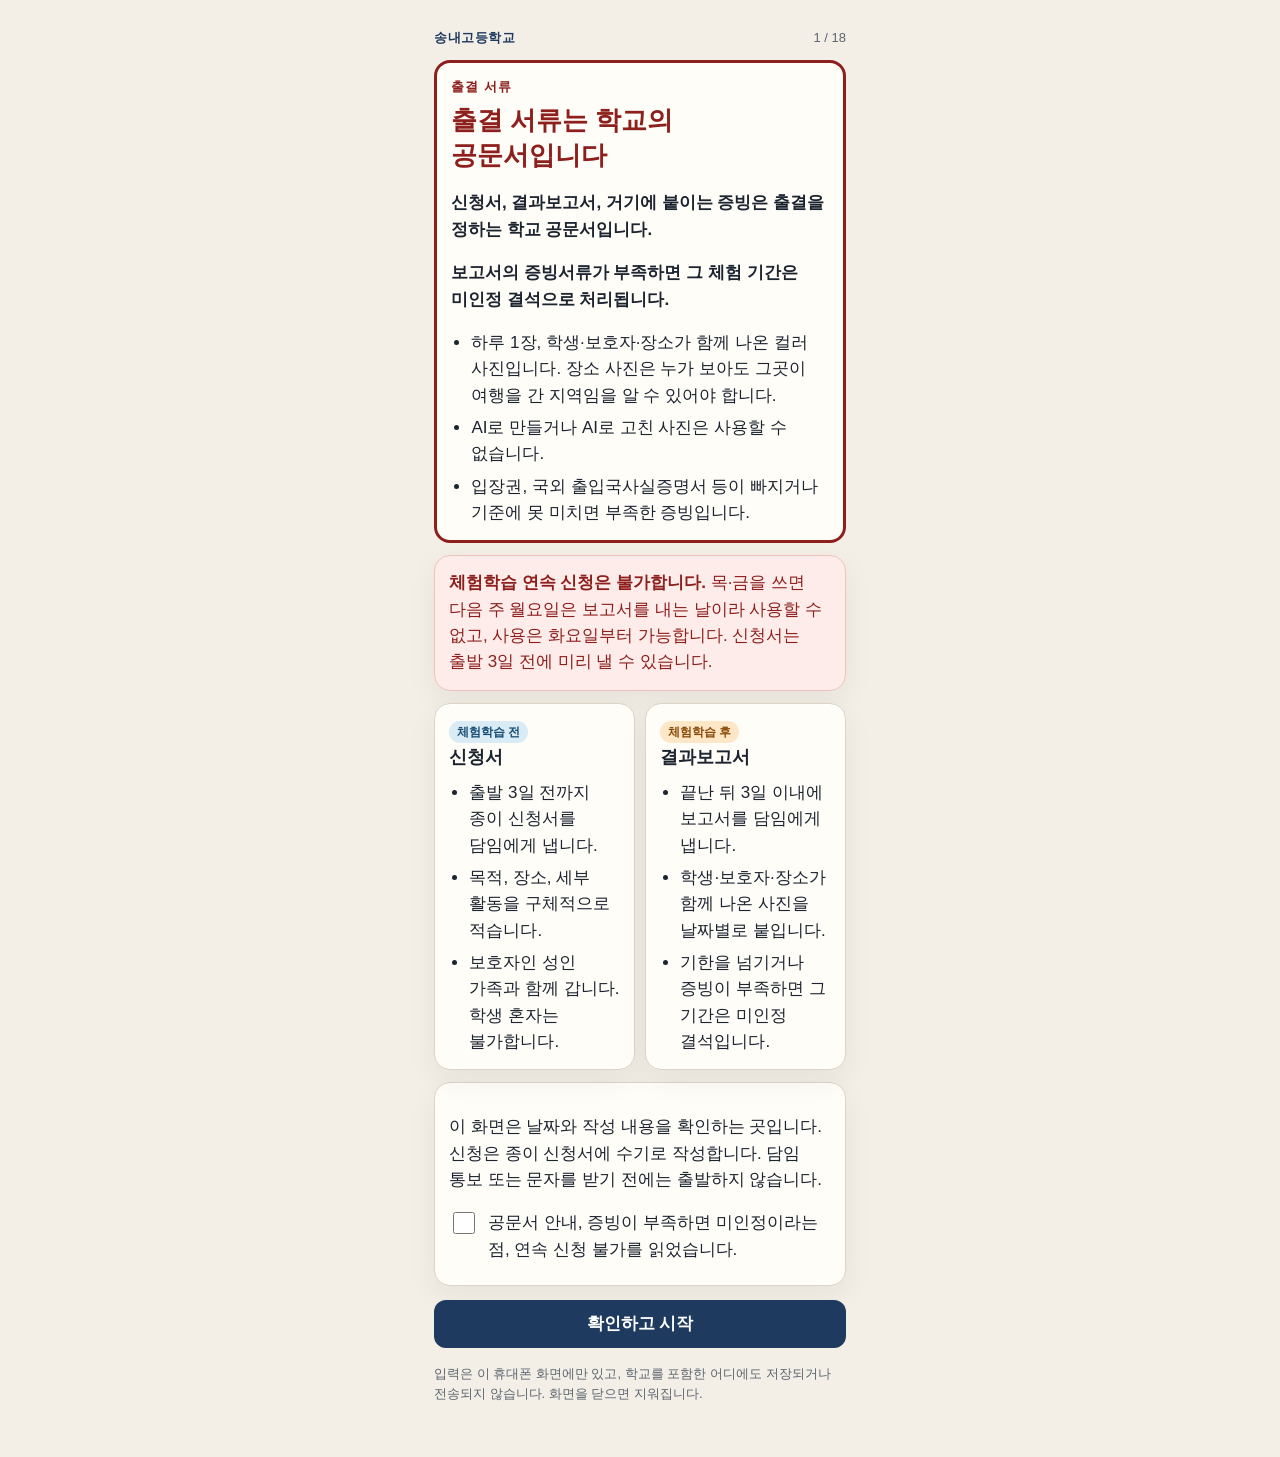
==== index.html @ 452d55e2 "학생 휴대폰에서 컴퓨터 없이 열 수 있도록 신청 확인 화면을 올립니다. Co-authored-by: Cursor <cursoragent@cursor.com>" ====
<!DOCTYPE html>
<html lang="ko">
<head>
  <meta charset="utf-8">
  <meta name="viewport" content="width=device-width, initial-scale=1">
  <meta name="robots" content="noindex">
  <title>교외체험학습 신청 확인</title>
  <link rel="stylesheet" href="styles.css">
</head>
<body>
  <main id="app">
    <p>화면을 준비하고 있습니다.</p>
  </main>
  <noscript>이 확인 화면은 자바스크립트가 필요합니다. 입력은 서버로 보내지 않습니다.</noscript>
  <script src="rules.js"></script>
  <script src="dates.js"></script>
  <script src="app.js"></script>
</body>
</html>
---- styles.css ----
:root {
  --ink: #1c2430;
  --muted: #5c6570;
  --paper: #f3efe6;
  --card: #fffdf8;
  --line: #ddd4c6;
  --navy: #1e3a5f;
  --navy-soft: #e7eef6;
  --red: #8d1f1c;
  --red-soft: #fdecea;
  --ok: #0f6b45;
  --ok-soft: #e5f4ec;
  --holiday: #8d1f1c;
  --shadow: 0 10px 30px rgba(28, 36, 48, 0.06);
}

* { box-sizing: border-box; }

body {
  margin: 0;
  background: var(--paper);
  color: var(--ink);
  font-family: "Malgun Gothic", "Apple SD Gothic Neo", "Noto Sans KR", sans-serif;
  font-size: 17px;
  line-height: 1.55;
  display: flex;
  justify-content: center;
  word-break: keep-all;
}

button, input, textarea { font: inherit; color: inherit; }

#app {
  width: min(440px, 100%);
  padding: 16px 14px 40px;
}

.top {
  display: flex;
  justify-content: space-between;
  gap: 12px;
  align-items: baseline;
  margin-bottom: 12px;
}

.school { margin: 0; font-size: 13px; letter-spacing: 0.04em; color: var(--navy); font-weight: 700; }
.progress { margin: 0; font-size: 13px; color: var(--muted); }

h1 { font-size: 26px; line-height: 1.35; margin: 0 0 12px; }
h2 { font-size: 18px; margin: 18px 0 8px; }

.card, .official, .banner, .choice, .copy-block {
  background: var(--card);
  border: 1px solid var(--line);
  border-radius: 16px;
  padding: 14px;
  margin: 0 0 12px;
  box-shadow: var(--shadow);
}

.official {
  border: 3px solid var(--red);
  box-shadow: none;
}

.kicker {
  margin: 0 0 6px;
  color: var(--red);
  font-weight: 800;
  letter-spacing: 0.08em;
  font-size: 13px;
}

.official h1 { color: var(--red); }

.banner-no { background: var(--red-soft); border-color: #f0c2be; color: var(--red); }
.banner-ok { background: var(--ok-soft); border-color: #b7dfc8; color: var(--ok); }
.banner-info { background: #f7f1e4; border-color: #e6d7b8; }

.banner strong, .official strong { font-weight: 800; }

ul, ol { margin: 8px 0 0; padding-left: 1.2em; }
li + li { margin-top: 6px; }

.pair { display: grid; gap: 10px; }
.pair h2 { margin-top: 0; }

.tag {
  display: inline-block;
  border-radius: 999px;
  padding: 2px 8px;
  font-size: 12px;
  font-weight: 800;
}
.tag-before { background: #d9ebf5; color: #164e75; }
.tag-after { background: #fde7c7; color: #8a4b08; }

.check, .radio {
  display: flex;
  gap: 10px;
  align-items: flex-start;
  margin: 8px 0;
}

.check input, .radio input {
  width: 22px;
  height: 22px;
  margin-top: 2px;
  flex: 0 0 auto;
}

label span { display: block; }

.actions {
  display: flex;
  gap: 8px;
  margin-top: 14px;
}

button {
  appearance: none;
  border: 0;
  border-radius: 12px;
  min-height: 48px;
  padding: 10px 14px;
  background: var(--navy);
  color: white;
  font-weight: 700;
  cursor: pointer;
}

button.secondary { background: white; color: var(--navy); border: 1px solid var(--navy); }
button.ghost { background: transparent; color: var(--muted); border: 1px solid var(--line); }
button:disabled { opacity: 0.45; cursor: not-allowed; }
.actions button { flex: 1; }

.field { display: block; margin: 0 0 12px; font-weight: 700; }
.field input, .field textarea, .field select {
  display: block;
  width: 100%;
  margin-top: 6px;
  padding: 12px;
  border-radius: 12px;
  border: 1px solid var(--line);
  background: white;
  font-weight: 400;
}

.field textarea { min-height: 140px; resize: vertical; }

.help { color: var(--muted); font-size: 15px; margin: 0 0 10px; }

.cal-head {
  display: flex;
  justify-content: space-between;
  align-items: center;
  margin-bottom: 8px;
}

.cal-head h2 { margin: 0; }
.cal-head button { min-height: 44px; min-width: 44px; padding: 0 12px; }

.week, .days { display: grid; grid-template-columns: repeat(7, 1fr); gap: 4px; }
.week span { text-align: center; font-size: 12px; color: var(--muted); font-weight: 700; }
.week span:first-child, .week span:last-child { color: var(--holiday); }

.days button {
  min-height: 44px;
  padding: 0;
  background: white;
  color: var(--ink);
  border: 1px solid var(--line);
  border-radius: 10px;
  font-weight: 700;
}

.days button.is-weekend { color: var(--holiday); }
.days button.is-holiday { background: #fff4f2; color: var(--holiday); }
.days button.is-range { background: var(--navy-soft); border-color: #c5d5e8; }
.days button.is-selected { background: var(--navy); color: white; border-color: var(--navy); }
.days button.is-today { outline: 2px solid var(--ok); }
.days button.is-blocked { text-decoration: line-through; }

.legend { display: flex; flex-wrap: wrap; gap: 8px 12px; font-size: 13px; color: var(--muted); margin-top: 8px; }
.swatch { display: inline-block; width: 12px; height: 12px; border-radius: 3px; margin-right: 4px; vertical-align: -1px; border: 1px solid var(--line); }
.swatch.school { background: white; }
.swatch.rest { background: #fff4f2; }
.swatch.pick { background: var(--navy); }

.summary { font-weight: 700; }
.copy-block dt { font-size: 13px; color: var(--muted); margin-top: 10px; }
.copy-block dd { margin: 2px 0 0; font-weight: 700; white-space: pre-wrap; }

.footer-note { font-size: 13px; color: var(--muted); margin-top: 16px; }

.choice button { width: 100%; margin-top: 8px; background: white; color: var(--ink); border: 1px solid var(--line); }
.choice button[aria-pressed="true"] { background: var(--navy); color: white; border-color: var(--navy); }

.period + .period { margin-top: 12px; }

@media (min-width: 760px) {
  #app { max-width: 860px; padding-top: 28px; }
  .pair { grid-template-columns: 1fr 1fr; }
}
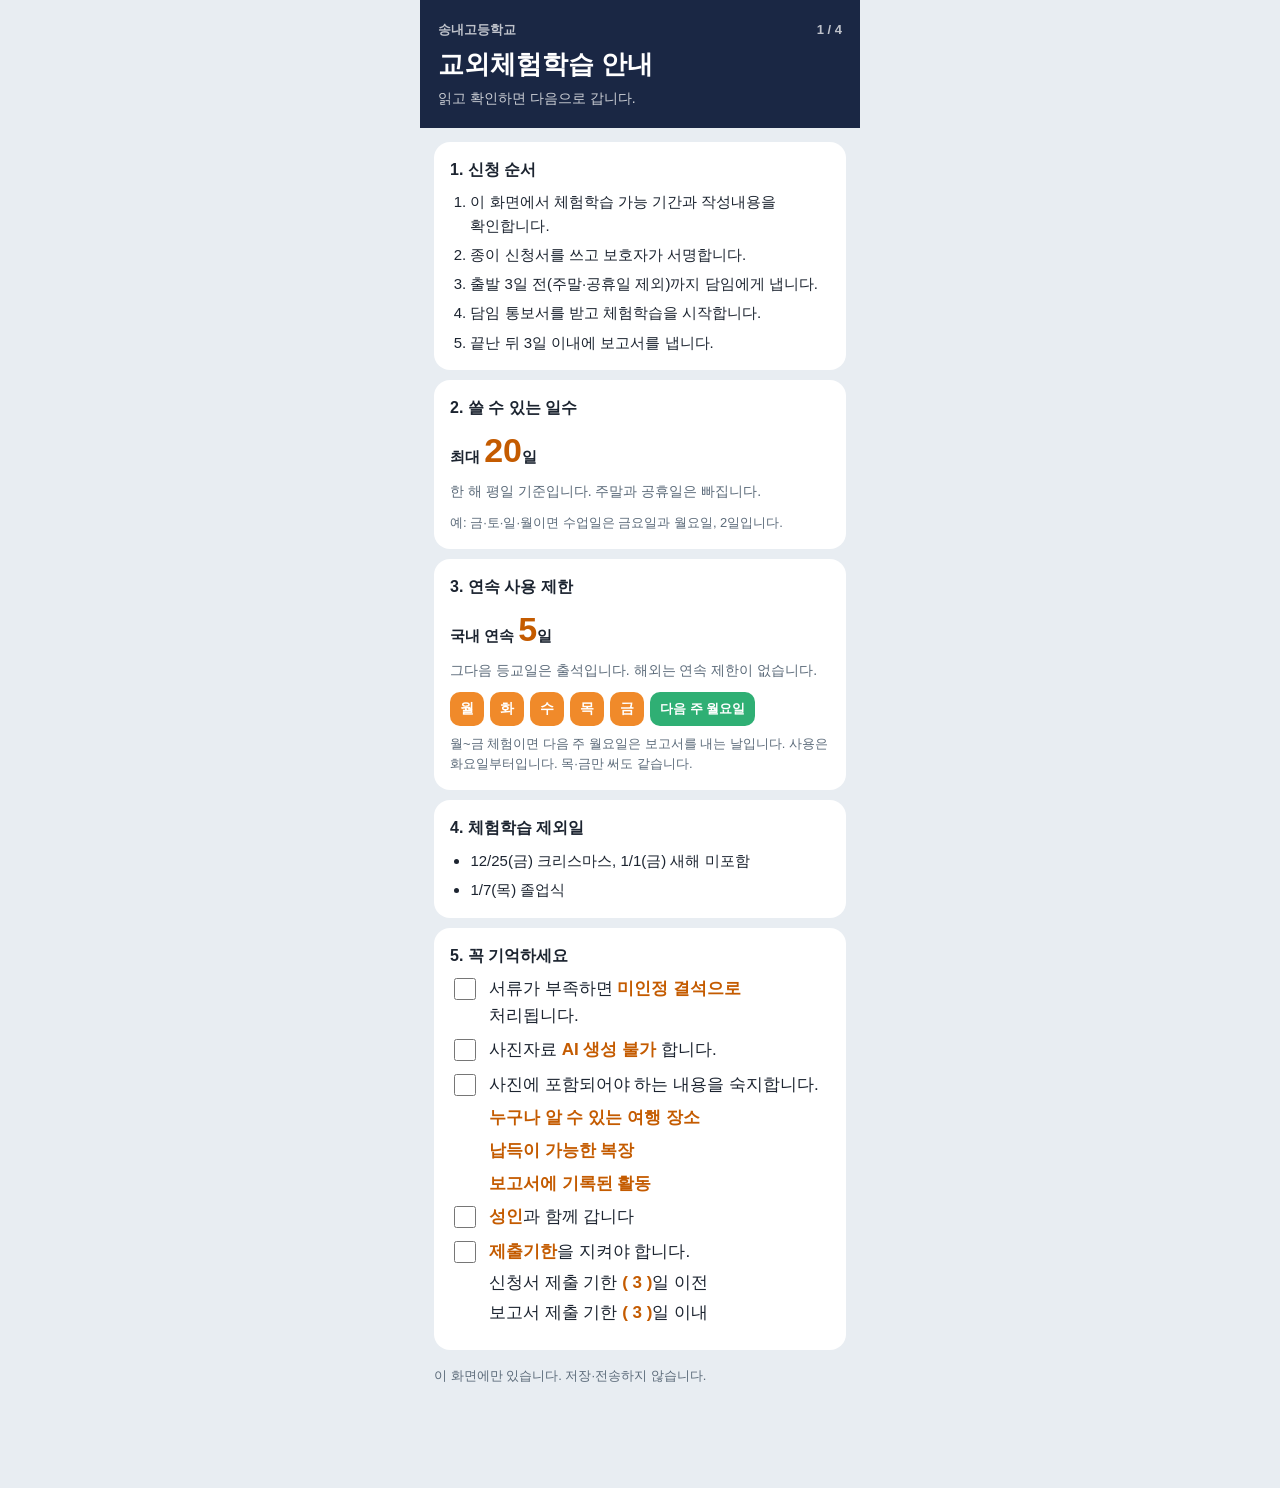
==== commit b6085455: "학교장허가체험학습 신청 도우미를 현재 화면과 규칙으로 맞추고, 게시용 QR 인쇄에는 주소를 넣지 않습니다. Co-authored-by: Cursor <cursoragent@curs" ====
--- a/index.html
+++ b/index.html
@@ -5,15 +5,15 @@
   <meta name="viewport" content="width=device-width, initial-scale=1">
   <meta name="robots" content="noindex">
   <title>교외체험학습 신청 확인</title>
-  <link rel="stylesheet" href="styles.css">
+  <link rel="stylesheet" href="styles.css?v=56">
 </head>
 <body>
   <main id="app">
     <p>화면을 준비하고 있습니다.</p>
   </main>
   <noscript>이 확인 화면은 자바스크립트가 필요합니다. 입력은 서버로 보내지 않습니다.</noscript>
-  <script src="rules.js"></script>
-  <script src="dates.js"></script>
-  <script src="app.js"></script>
+  <script src="rules.js?v=56"></script>
+  <script src="dates.js?v=56"></script>
+  <script src="app.js?v=56"></script>
 </body>
 </html>
--- a/styles.css
+++ b/styles.css
@@ -1,17 +1,17 @@
 :root {
   --ink: #1c2430;
-  --muted: #5c6570;
-  --paper: #f3efe6;
-  --card: #fffdf8;
-  --line: #ddd4c6;
-  --navy: #1e3a5f;
+  --muted: #5c6b7a;
+  --paper: #e8edf2;
+  --card: #ffffff;
+  --line: #e4e8ee;
+  --navy: #1a2744;
   --navy-soft: #e7eef6;
   --red: #8d1f1c;
   --red-soft: #fdecea;
-  --ok: #0f6b45;
-  --ok-soft: #e5f4ec;
+  --ok: #1f8a5b;
+  --ok-soft: #e5f6ee;
   --holiday: #8d1f1c;
-  --shadow: 0 10px 30px rgba(28, 36, 48, 0.06);
+  --shadow: 0 1px 2px rgba(20, 30, 50, 0.05);
 }
 
 * { box-sizing: border-box; }
@@ -32,22 +32,134 @@
 
 #app {
   width: min(440px, 100%);
-  padding: 16px 14px 40px;
-}
-
-.top {
+  min-height: 100vh;
+  padding: 0 14px 88px;
+  background: var(--paper);
+}
+
+.tabs {
+  position: fixed;
+  left: 50%;
+  bottom: 0;
+  transform: translateX(-50%);
+  width: min(440px, 100%);
+  display: grid;
+  grid-template-columns: 1fr 1fr;
+  gap: 4px;
+  margin: 0;
+  padding: 8px;
+  background: white;
+  border-top: 1px solid var(--line);
+  z-index: 2;
+}
+
+.tabs .tab {
+  min-height: 44px;
+  padding: 6px 2px;
+  border-radius: 10px;
+  background: #f3f5f8;
+  color: var(--navy);
+  font-size: 13px;
+  font-weight: 800;
+}
+
+.tabs .tab.on { background: var(--navy); color: white; }
+
+.hero {
+  background: var(--navy);
+  color: white;
+  margin: 0 -14px 14px;
+  padding: 20px 18px 18px;
+}
+
+.hero-row {
   display: flex;
   justify-content: space-between;
   gap: 12px;
   align-items: baseline;
-  margin-bottom: 12px;
-}
-
-.school { margin: 0; font-size: 13px; letter-spacing: 0.04em; color: var(--navy); font-weight: 700; }
-.progress { margin: 0; font-size: 13px; color: var(--muted); }
+}
+
+.hero-kicker, .progress { margin: 0; font-size: 13px; font-weight: 700; color: rgba(255, 255, 255, 0.72); }
+
+.hero h1 { color: white; font-size: 26px; line-height: 1.3; margin: 8px 0 0; }
+.hero-sub { margin: 6px 0 0; font-size: 14px; color: rgba(255, 255, 255, 0.78); }
 
 h1 { font-size: 26px; line-height: 1.35; margin: 0 0 12px; }
-h2 { font-size: 18px; margin: 18px 0 8px; }
+h2 { font-size: 16px; margin: 0 0 8px; }
+.due-line { margin: 0 0 8px; font-weight: 800; line-height: 1.2; }
+.due-line .due {
+  color: var(--red);
+  font-size: 34px;
+  font-weight: 800;
+  line-height: 1;
+}
+.capture { margin: 8px 0 0; font-weight: 800; }
+
+.note {
+  background: #fff3c4;
+  border-radius: 14px;
+  padding: 14px;
+  margin: 0 0 10px;
+  font-size: 15px;
+}
+
+.guide-card {
+  background: white;
+  border-radius: 16px;
+  padding: 16px;
+  margin: 0 0 10px;
+}
+
+.guide-card p { margin: 0 0 10px; font-size: 15px; }
+.guide-card ol, .guide-card ul { margin: 0; }
+.guide-card li { font-size: 15px; }
+.guide-card .ex { margin: 0; color: var(--muted); font-size: 13px; }
+.punch { margin: 0 0 6px; font-size: 26px; font-weight: 800; line-height: 1.25; }
+.punch b { color: #c45b00; font-size: 34px; }
+.punch.warn { color: var(--red); }
+.quiet, .guide-card .quiet { color: var(--muted); font-size: 14px; font-weight: 400; }
+.paper { background: white; border: 1px solid #d5dbe3; border-radius: 16px; padding: 16px; margin: 0 0 12px; }
+.sheet-scroll { overflow: visible; padding: 10px; }
+.form-sheet { width: 100%; border-collapse: collapse; font-size: 14px; line-height: 1.45; table-layout: fixed; }
+.form-sheet caption { caption-side: top; text-align: center; font-size: 18px; font-weight: 800; margin-bottom: 8px; }
+.form-sheet th, .form-sheet td { border: 1px solid #1a2744; padding: 6px; vertical-align: middle; overflow-wrap: anywhere; }
+.form-sheet th { width: 108px; background: #f4f7fb; font-weight: 800; text-align: center; }
+.form-sheet .calc { background: #e7eef8; font-weight: 800; }
+.form-sheet .write { background: #fff3c4; font-weight: 800; }
+.form-sheet .ink { color: #8a93a3; font-weight: 700; }
+.form-sheet .plan-cell p { margin: 0 0 4px; }
+.form-sheet .closing { text-align: center; }
+.form-sheet .closing p { margin: 4px 0; }
+.form-sheet .sheet-to { font-size: 16px; font-weight: 800; color: var(--ink); }
+.paper-title { margin: 0 0 4px; text-align: center; font-size: 20px; font-weight: 800; }
+.paper-row { display: grid; grid-template-columns: 92px 1fr; gap: 8px; align-items: start; padding: 10px 0; border-top: 1px solid var(--line); }
+.paper-label { color: var(--muted); font-weight: 800; font-size: 14px; padding-top: 8px; }
+.calc { background: #e7eef8; border-radius: 10px; padding: 8px 10px; font-weight: 800; }
+.calc p { margin: 0 0 4px; }
+.write { background: #fff3c4; border: 1px dashed #d4b24c; border-radius: 10px; padding: 8px 10px; }
+.write input, .write textarea { width: 100%; border: 0; background: transparent; font-weight: 700; padding: 0; }
+.write textarea { min-height: 64px; }
+.write p { margin: 0 0 6px; font-weight: 800; }
+.example { background: #fff3c4; border-radius: 12px; padding: 12px; }
+.example p { margin: 0 0 6px; font-weight: 800; }
+.example .mini { margin: 8px 0 4px; }
+.block-rule { margin: 0 0 12px; padding: 18px; border: 2px solid #e24b4b; border-radius: 16px; background: #fdecea; color: #8d1f1c; font-size: 22px; font-weight: 800; line-height: 1.4; }
+
+.chips { display: flex; flex-wrap: wrap; gap: 6px; align-items: center; margin: 0 0 8px; }
+.chip {
+  min-width: 34px;
+  height: 34px;
+  padding: 0 8px;
+  border-radius: 10px;
+  background: #f08a2a;
+  color: white;
+  font-weight: 800;
+  font-size: 14px;
+  display: inline-flex;
+  align-items: center;
+  justify-content: center;
+}
+.chip-next { background: #2faf74; font-size: 13px; min-width: 0; padding: 0 10px; }
 
 .card, .official, .banner, .choice, .copy-block {
   background: var(--card);
@@ -74,6 +186,17 @@
 .official h1 { color: var(--red); }
 
 .banner-no { background: var(--red-soft); border-color: #f0c2be; color: var(--red); }
+.alert-big {
+  margin-top: 12px;
+  padding: 16px;
+  border-radius: 14px;
+  background: #fde8e6;
+  border: 2px solid #e24b4b;
+  color: #9b1c1c;
+  font-size: 18px;
+  font-weight: 800;
+  line-height: 1.45;
+}
 .banner-ok { background: var(--ok-soft); border-color: #b7dfc8; color: var(--ok); }
 .banner-info { background: #f7f1e4; border-color: #e6d7b8; }
 
@@ -108,6 +231,27 @@
   margin-top: 2px;
   flex: 0 0 auto;
 }
+
+.em,
+.check b {
+  color: #c45b00;
+  font-weight: 800;
+}
+
+.check .break {
+  display: block;
+  margin-top: 4px;
+}
+
+.line-punch {
+  display: block;
+  margin: 8px 0 0;
+  color: #c45b00;
+  font-weight: 800;
+  line-height: 1.45;
+}
+
+.line-punch.warn { color: var(--red); }
 
 label span { display: block; }
 
@@ -180,11 +324,13 @@
 .days button.is-selected { background: var(--navy); color: white; border-color: var(--navy); }
 .days button.is-today { outline: 2px solid var(--ok); }
 .days button.is-blocked { text-decoration: line-through; }
+.days button.is-soon { opacity: 0.35; }
 
 .legend { display: flex; flex-wrap: wrap; gap: 8px 12px; font-size: 13px; color: var(--muted); margin-top: 8px; }
 .swatch { display: inline-block; width: 12px; height: 12px; border-radius: 3px; margin-right: 4px; vertical-align: -1px; border: 1px solid var(--line); }
 .swatch.school { background: white; }
 .swatch.rest { background: #fff4f2; }
+.swatch.block { background: white; box-shadow: inset 0 -2px 0 var(--holiday); }
 .swatch.pick { background: var(--navy); }
 
 .summary { font-weight: 700; }
@@ -193,12 +339,100 @@
 
 .footer-note { font-size: 13px; color: var(--muted); margin-top: 16px; }
 
+.status-line { display: flex; justify-content: space-between; gap: 12px; align-items: center; }
+.status-line .mini, .score .label { margin: 0 0 4px; color: var(--muted); font-size: 13px; font-weight: 700; }
+.remain b { font-size: 22px; }
+.steppers { display: flex; gap: 8px; margin-top: 8px; }
+.stepper {
+  flex: 1;
+  display: flex;
+  align-items: center;
+  justify-content: space-between;
+  gap: 4px;
+  background: #f3f5f8;
+  border-radius: 12px;
+  padding: 4px;
+  font-weight: 800;
+  font-size: 14px;
+}
+.stepper button {
+  width: 36px;
+  min-height: 36px;
+  padding: 0;
+  border-radius: 10px;
+  background: white;
+  color: var(--navy);
+  border: 1px solid var(--line);
+}
+.toggle { display: grid; grid-template-columns: 1fr 1fr; gap: 8px; margin-bottom: 8px; }
+.toggle button { min-height: 42px; background: white; color: var(--ink); border: 1px solid var(--line); }
+.toggle button[aria-pressed="true"] { background: var(--navy); color: white; border-color: var(--navy); }
+.pchips { display: flex; flex-wrap: wrap; gap: 6px; margin: 10px 0; }
+.pchip {
+  min-height: 34px;
+  padding: 4px 10px;
+  border-radius: 999px;
+  font-size: 13px;
+  font-weight: 800;
+}
+.pchip.trip { background: #fff1e4; color: #c45b00; }
+.pchip.attend { background: #e7f6ee; color: #1f8a5b; }
+.actions.slim { margin-top: 0; }
+.actions.slim button { min-height: 42px; }
+.score {
+  display: flex;
+  justify-content: space-between;
+  align-items: center;
+  border: 2px solid #1f8a5b;
+  border-radius: 16px;
+  background: white;
+  padding: 14px 16px;
+  margin: 0 0 10px;
+}
+.score.warn { border-color: #e0a100; }
+.score .big { margin: 0; font-size: 42px; line-height: 1; font-weight: 800; }
+.score p { margin: 0 0 4px; }
+.note-line { margin: 0 0 6px; font-size: 14px; }
+.note-ok { color: #1f8a5b; font-weight: 700; }
+.note-warn { color: #9a5b00; font-weight: 700; }
+.range-line { margin: 0 0 6px; font-weight: 800; }
+.dot { display: inline-block; width: 8px; height: 8px; border-radius: 50%; background: #f08a2a; margin-right: 6px; }
+.dot.attend { background: #1f8a5b; }
+.range-rest { margin: -2px 0 8px 16px; color: var(--muted); font-size: 13px; font-weight: 400; }
+.choice.tight button { margin-top: 8px; }
+.plan-table { width: 100%; border-collapse: collapse; font-size: 14px; }
+.plan-table th, .plan-table td { text-align: left; padding: 8px 4px; border-bottom: 1px solid var(--line); vertical-align: top; }
+.plan-table th { color: var(--muted); font-size: 13px; font-weight: 700; }
+.rest-cell { color: var(--muted); font-weight: 400; border-bottom: 0; }
+.score-line { margin: 0 0 12px; font-weight: 800; }
+.day-sheet { background: white; border-radius: 16px; padding: 16px; margin: 0 0 10px; }
+.sheet-kicker { margin: 0 0 4px; color: #c45b00; font-size: 13px; font-weight: 800; }
+.day-sheet h2 { margin: 0 0 10px; }
+.sheet-rows { display: grid; grid-template-columns: 88px 1fr; gap: 8px 12px; margin: 0 0 10px; }
+.sheet-rows dt { margin: 0; color: var(--muted); font-weight: 700; }
+.sheet-rows dd { margin: 0; font-weight: 700; }
+.photo-box { margin: 0; border: 1px dashed #c9d2dc; border-radius: 12px; padding: 12px; color: var(--muted); font-size: 14px; font-weight: 400; }
+.guide-card h3 { margin: 12px 0 0; font-size: 15px; }
+.judge { margin: 8px 0 0; }
+.flag { display: inline-block; min-width: 40px; margin-right: 8px; font-size: 13px; font-weight: 800; }
+.flag-ok { color: #1f8a5b; }
+.flag-doc { color: #1a3f86; }
+.warn-card { background: #fdecea; }
+.big-total { margin: 0; font-size: 36px; font-weight: 800; line-height: 1.1; }
+.meter { height: 10px; margin: 10px 0 12px; border-radius: 999px; background: #e8edf2; overflow: hidden; }
+.meter span { display: block; height: 100%; background: #f08a2a; }
+.break-row { display: flex; justify-content: space-between; margin: 4px 0; }
+.record { display: flex; justify-content: space-between; gap: 10px; align-items: flex-start; padding: 10px 0; border-top: 1px solid var(--line); }
+.record p { margin: 2px 0 0; color: var(--muted); font-size: 14px; }
+.callout { background: #eef3fb; border-radius: 14px; padding: 12px 14px; margin: 0 0 12px; color: #1a3f86; font-weight: 700; }
+.next-steps { margin: 0; padding-left: 1.2em; }
+.next-steps li + li { margin-top: 8px; }
+
 .choice button { width: 100%; margin-top: 8px; background: white; color: var(--ink); border: 1px solid var(--line); }
 .choice button[aria-pressed="true"] { background: var(--navy); color: white; border-color: var(--navy); }
 
 .period + .period { margin-top: 12px; }
 
 @media (min-width: 760px) {
-  #app { max-width: 860px; padding-top: 28px; }
   .pair { grid-template-columns: 1fr 1fr; }
 }
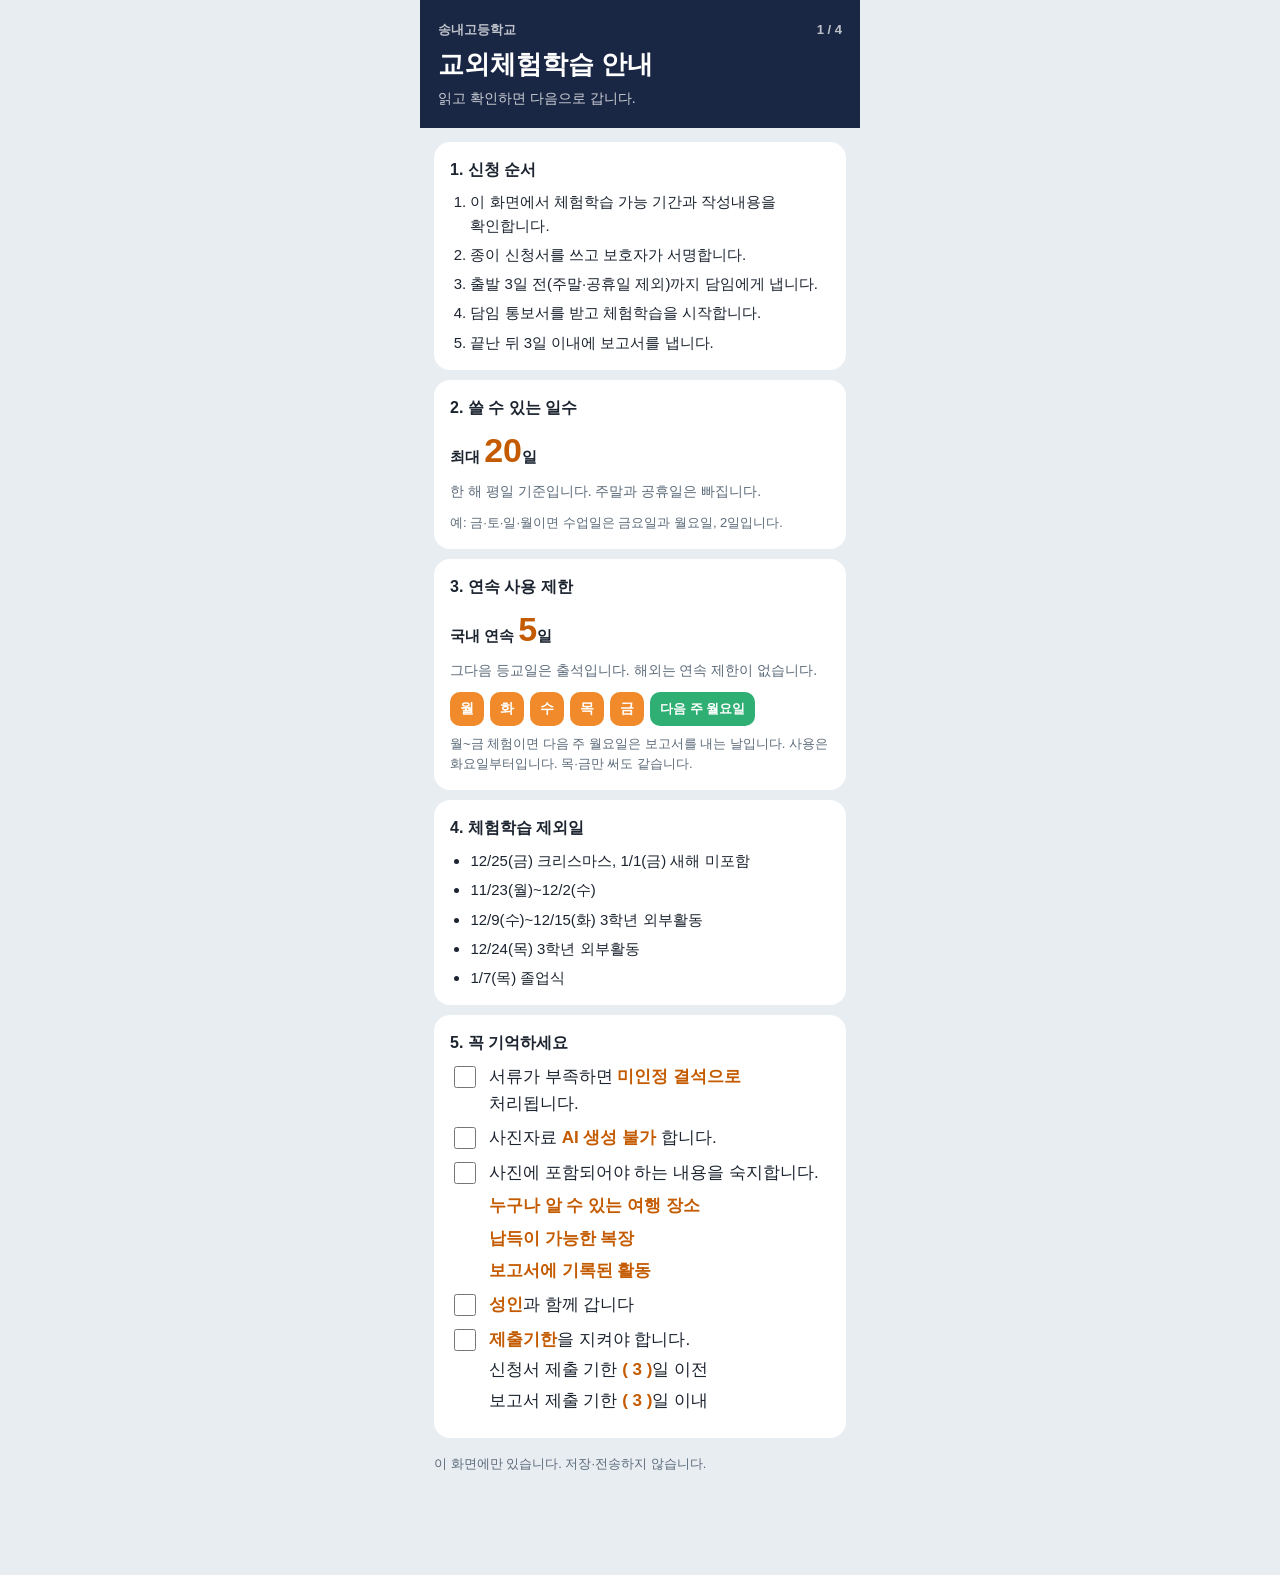
==== commit 52bbabdb: "11/23부터 12/2는 신청을 막고, 3학년 외부활동은 안내만 남깁니다. 계획 화면은 입력해도 제자리에 둡니다. Co-authored-by: Cursor <cursoragent@" ====
--- a/index.html
+++ b/index.html
@@ -5,15 +5,15 @@
   <meta name="viewport" content="width=device-width, initial-scale=1">
   <meta name="robots" content="noindex">
   <title>교외체험학습 신청 확인</title>
-  <link rel="stylesheet" href="styles.css?v=56">
+  <link rel="stylesheet" href="styles.css?v=61">
 </head>
 <body>
   <main id="app">
     <p>화면을 준비하고 있습니다.</p>
   </main>
   <noscript>이 확인 화면은 자바스크립트가 필요합니다. 입력은 서버로 보내지 않습니다.</noscript>
-  <script src="rules.js?v=56"></script>
-  <script src="dates.js?v=56"></script>
-  <script src="app.js?v=56"></script>
+  <script src="rules.js?v=61"></script>
+  <script src="dates.js?v=61"></script>
+  <script src="app.js?v=61"></script>
 </body>
 </html>
--- a/styles.css
+++ b/styles.css
@@ -433,6 +433,32 @@
 
 .period + .period { margin-top: 12px; }
 
+.tour-block { position: fixed; background: rgba(16, 22, 38, 0.55); z-index: 30; }
+.tour-ring {
+  position: fixed;
+  z-index: 31;
+  border: 3px solid #c45b00;
+  border-radius: 16px;
+  pointer-events: none;
+  box-shadow: 0 0 0 4px rgba(196, 91, 0, 0.28);
+}
+.tour-card {
+  position: fixed;
+  z-index: 32;
+  left: 50%;
+  bottom: 12px;
+  width: min(400px, calc(100% - 24px));
+  transform: translateX(-50%);
+  background: white;
+  border-radius: 16px;
+  padding: 14px 16px 12px;
+  box-shadow: 0 10px 28px rgba(16, 22, 38, 0.2);
+}
+.tour-card h2 { margin: 0 0 6px; font-size: 18px; }
+.tour-card p { margin: 0 0 8px; }
+.tour-count { color: var(--muted); font-size: 13px; font-weight: 700; }
+.tour-card .actions { margin: 0; }
+
 @media (min-width: 760px) {
   .pair { grid-template-columns: 1fr 1fr; }
 }
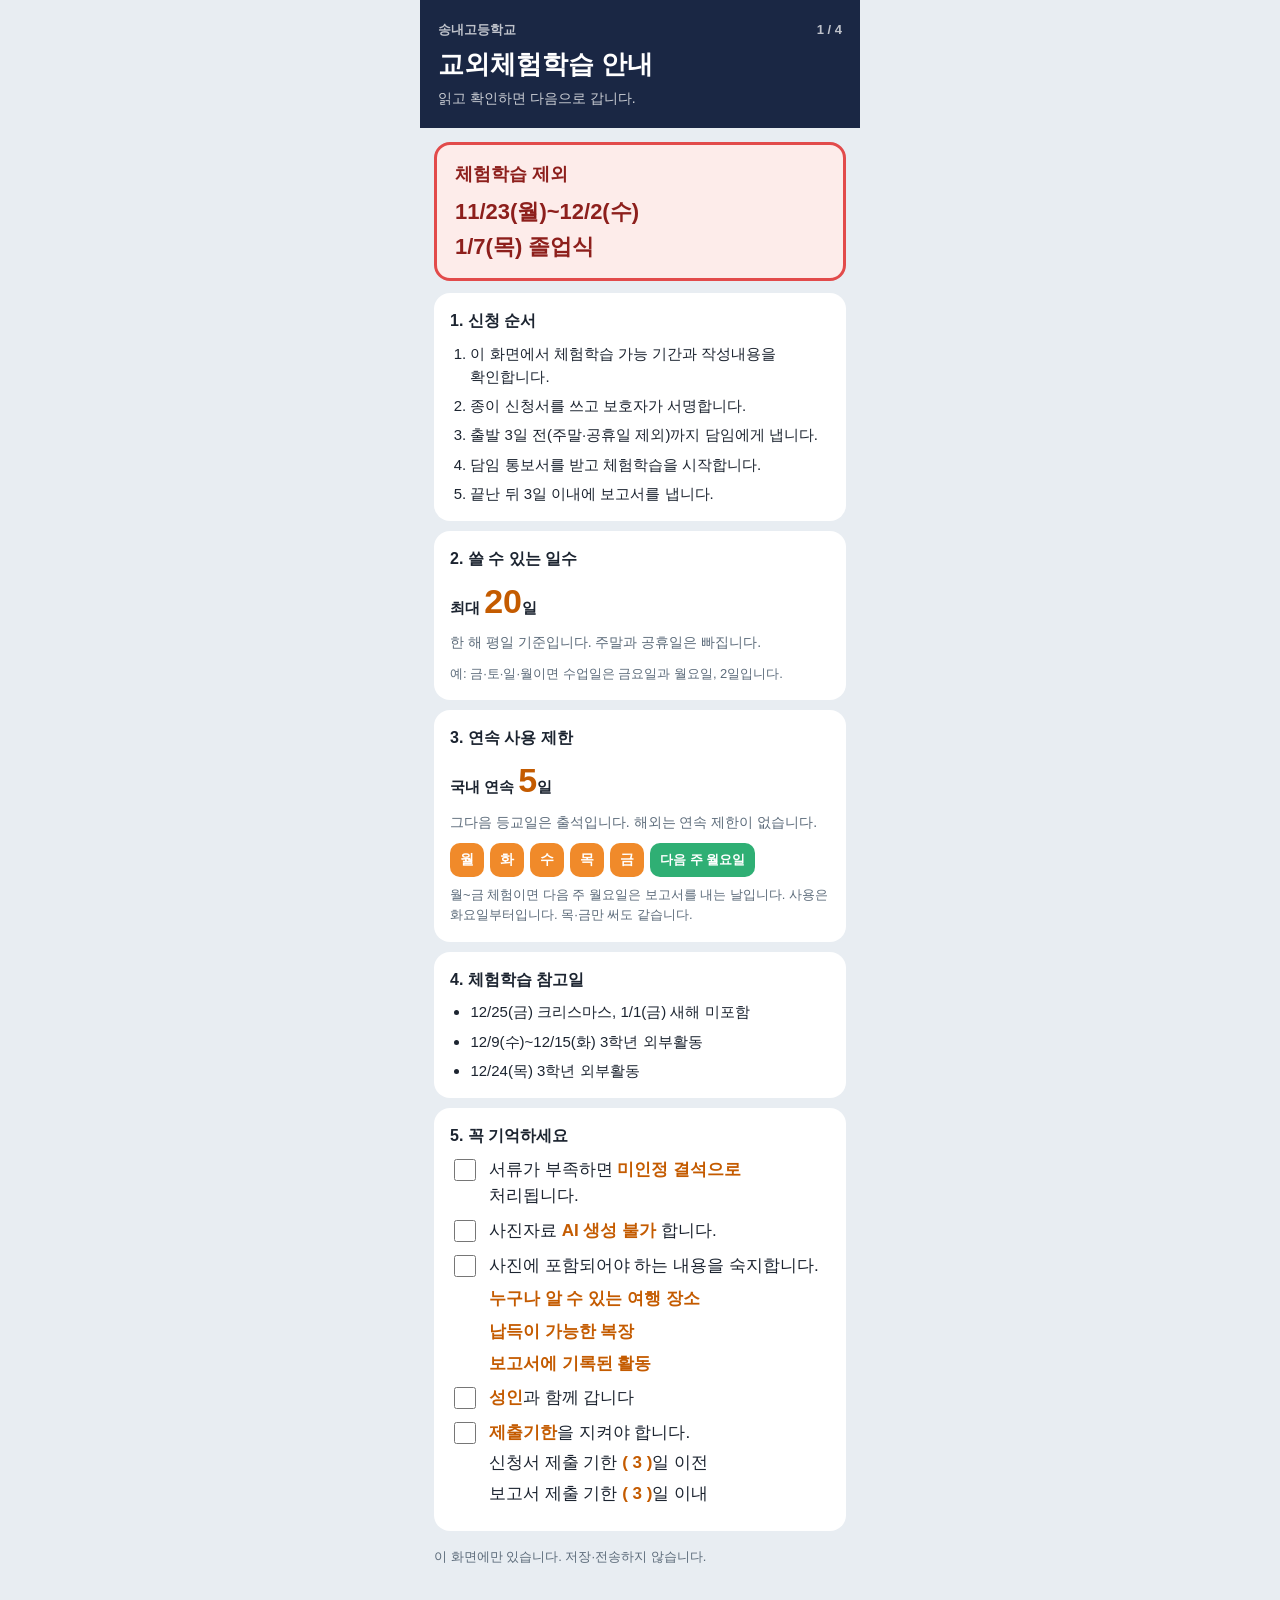
==== commit 8a2c0aa8: "체험학습 제외를 안내 맨 위에 두고, 칸을 모두 채우기 전에는 남은 일수를 0으로 둡니다. Co-authored-by: Cursor <cursoragent@cursor.com>" ====
--- a/index.html
+++ b/index.html
@@ -5,15 +5,15 @@
   <meta name="viewport" content="width=device-width, initial-scale=1">
   <meta name="robots" content="noindex">
   <title>교외체험학습 신청 확인</title>
-  <link rel="stylesheet" href="styles.css?v=61">
+  <link rel="stylesheet" href="styles.css?v=63">
 </head>
 <body>
   <main id="app">
     <p>화면을 준비하고 있습니다.</p>
   </main>
   <noscript>이 확인 화면은 자바스크립트가 필요합니다. 입력은 서버로 보내지 않습니다.</noscript>
-  <script src="rules.js?v=61"></script>
-  <script src="dates.js?v=61"></script>
-  <script src="app.js?v=61"></script>
+  <script src="rules.js?v=63"></script>
+  <script src="dates.js?v=63"></script>
+  <script src="app.js?v=63"></script>
 </body>
 </html>
--- a/styles.css
+++ b/styles.css
@@ -144,6 +144,10 @@
 .example p { margin: 0 0 6px; font-weight: 800; }
 .example .mini { margin: 8px 0 4px; }
 .block-rule { margin: 0 0 12px; padding: 18px; border: 2px solid #e24b4b; border-radius: 16px; background: #fdecea; color: #8d1f1c; font-size: 22px; font-weight: 800; line-height: 1.4; }
+.exclude-box { margin: 0 0 12px; padding: 16px 18px; border: 3px solid #e24b4b; border-radius: 16px; background: #fdecea; color: #8d1f1c; }
+.exclude-box h2 { margin: 0 0 8px; color: #8d1f1c; font-size: 18px; }
+.exclude-box p { margin: 0; font-size: 22px; font-weight: 800; line-height: 1.35; }
+.exclude-box p + p { margin-top: 6px; }
 
 .chips { display: flex; flex-wrap: wrap; gap: 6px; align-items: center; margin: 0 0 8px; }
 .chip {
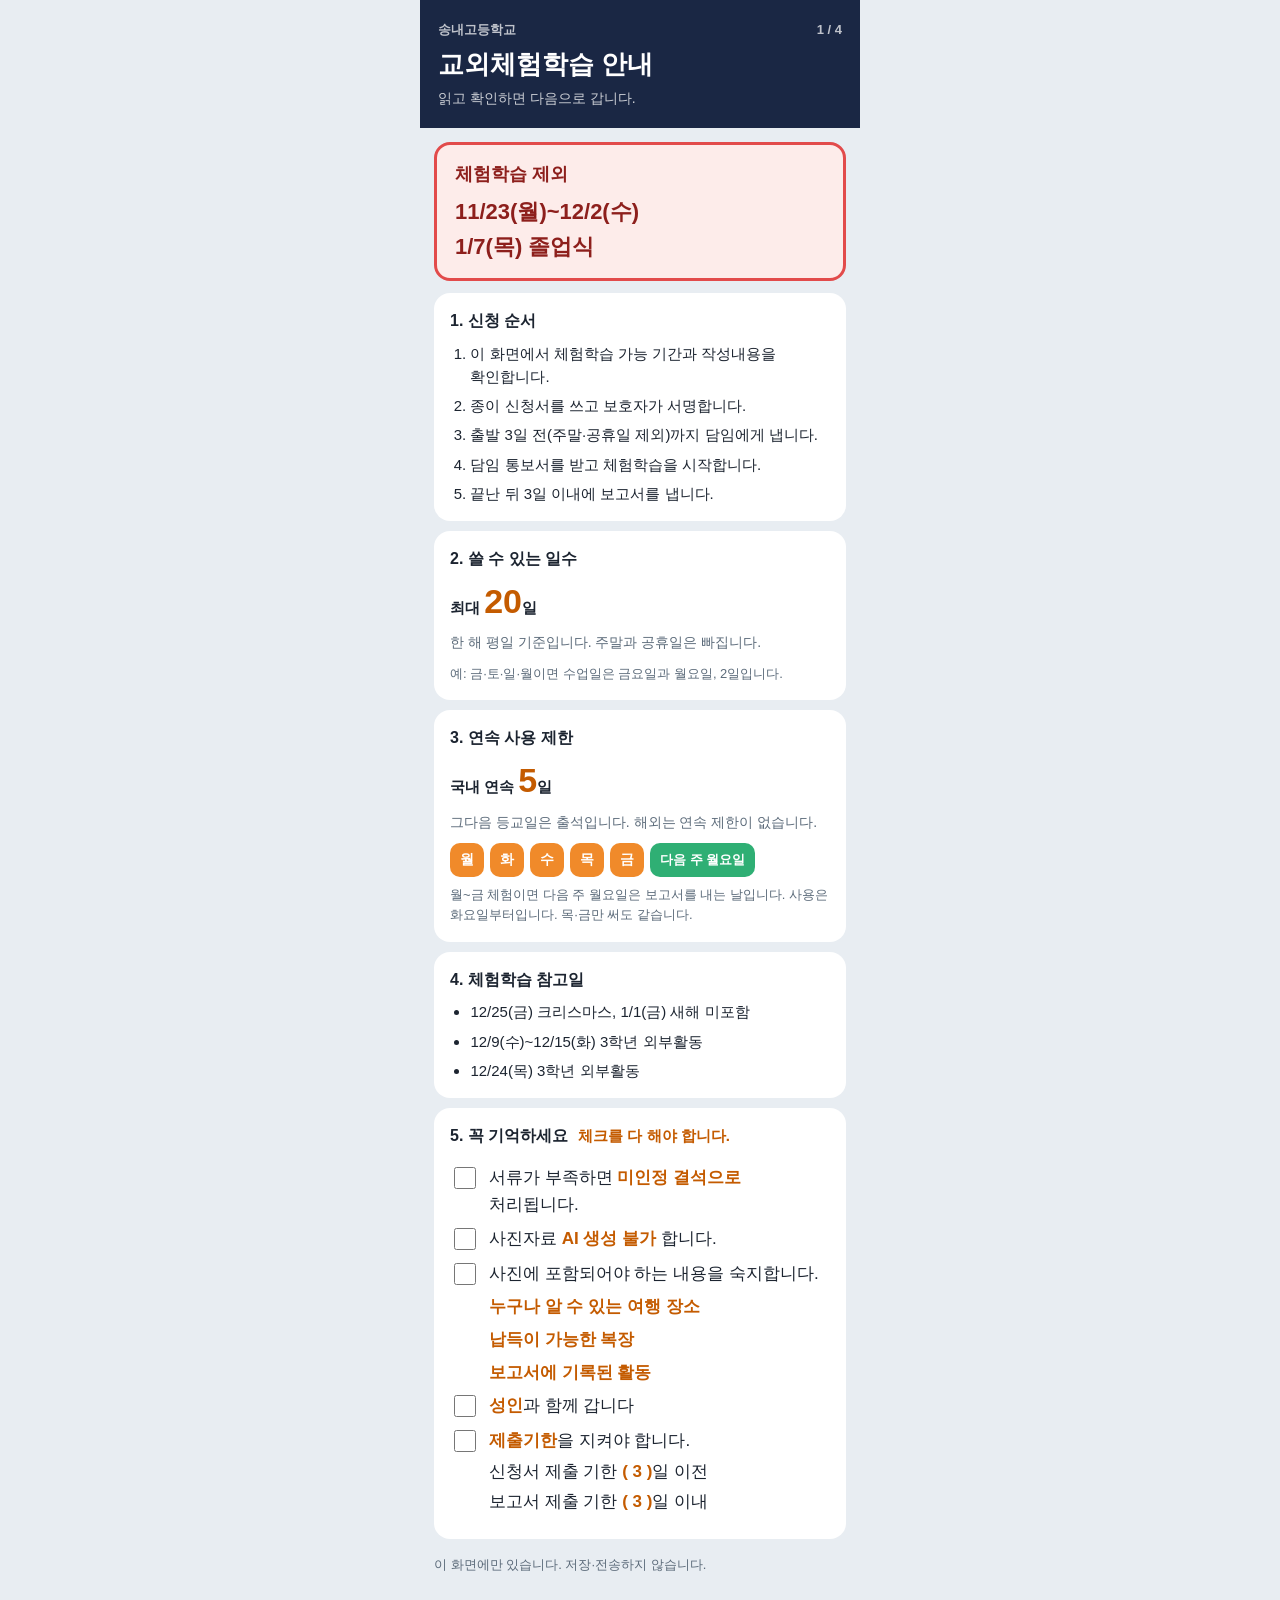
==== commit 7b2fb257: "안내 5번 제목 옆에 체크를 모두 해야 한다고 적습니다. Co-authored-by: Cursor <cursoragent@cursor.com>" ====
--- a/index.html
+++ b/index.html
@@ -5,15 +5,15 @@
   <meta name="viewport" content="width=device-width, initial-scale=1">
   <meta name="robots" content="noindex">
   <title>교외체험학습 신청 확인</title>
-  <link rel="stylesheet" href="styles.css?v=63">
+  <link rel="stylesheet" href="styles.css?v=66">
 </head>
 <body>
   <main id="app">
     <p>화면을 준비하고 있습니다.</p>
   </main>
   <noscript>이 확인 화면은 자바스크립트가 필요합니다. 입력은 서버로 보내지 않습니다.</noscript>
-  <script src="rules.js?v=63"></script>
-  <script src="dates.js?v=63"></script>
-  <script src="app.js?v=63"></script>
+  <script src="rules.js?v=66"></script>
+  <script src="dates.js?v=66"></script>
+  <script src="app.js?v=66"></script>
 </body>
 </html>
--- a/styles.css
+++ b/styles.css
@@ -108,6 +108,23 @@
   border-radius: 16px;
   padding: 16px;
   margin: 0 0 10px;
+}
+
+.card-head {
+  display: flex;
+  flex-wrap: wrap;
+  align-items: baseline;
+  gap: 2px 10px;
+  margin: 0 0 8px;
+}
+
+.card-head h2 { margin: 0; }
+
+.need-check {
+  margin: 0;
+  color: #c45b00;
+  font-size: 15px;
+  font-weight: 800;
 }
 
 .guide-card p { margin: 0 0 10px; font-size: 15px; }
@@ -437,9 +454,10 @@
 
 .period + .period { margin-top: 12px; }
 
-.tour-block { position: fixed; background: rgba(16, 22, 38, 0.55); z-index: 30; }
+#tour-layer { position: absolute; left: 0; top: 0; width: 100%; height: 0; }
+.tour-block { position: absolute; background: rgba(16, 22, 38, 0.55); z-index: 30; pointer-events: none; }
 .tour-ring {
-  position: fixed;
+  position: absolute;
   z-index: 31;
   border: 3px solid #c45b00;
   border-radius: 16px;
